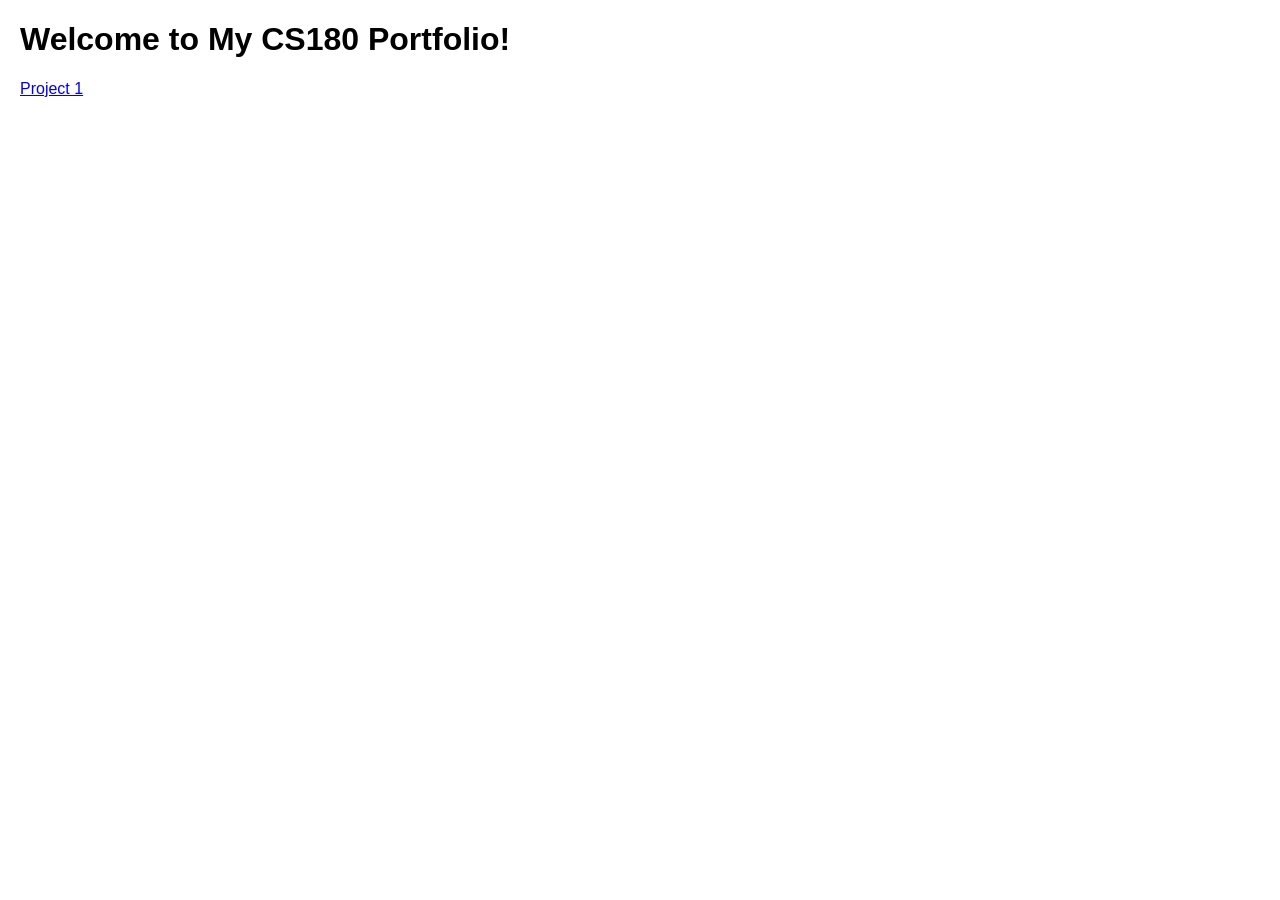
==== index.html @ 758b64a8 "Add initial HTML structure for portfolio" ====
<!DOCTYPE html>
<html>
<head>
    <title>My Portfolio</title>
    <style>
        body {
            font-family: Arial, sans-serif;
            margin: 20px;
        }
    </style>
</head>
<body>
    <h1>Welcome to My CS180 Portfolio!</h1>
    <a href="./1/index.html">Project 1</a>
</body>
</html>
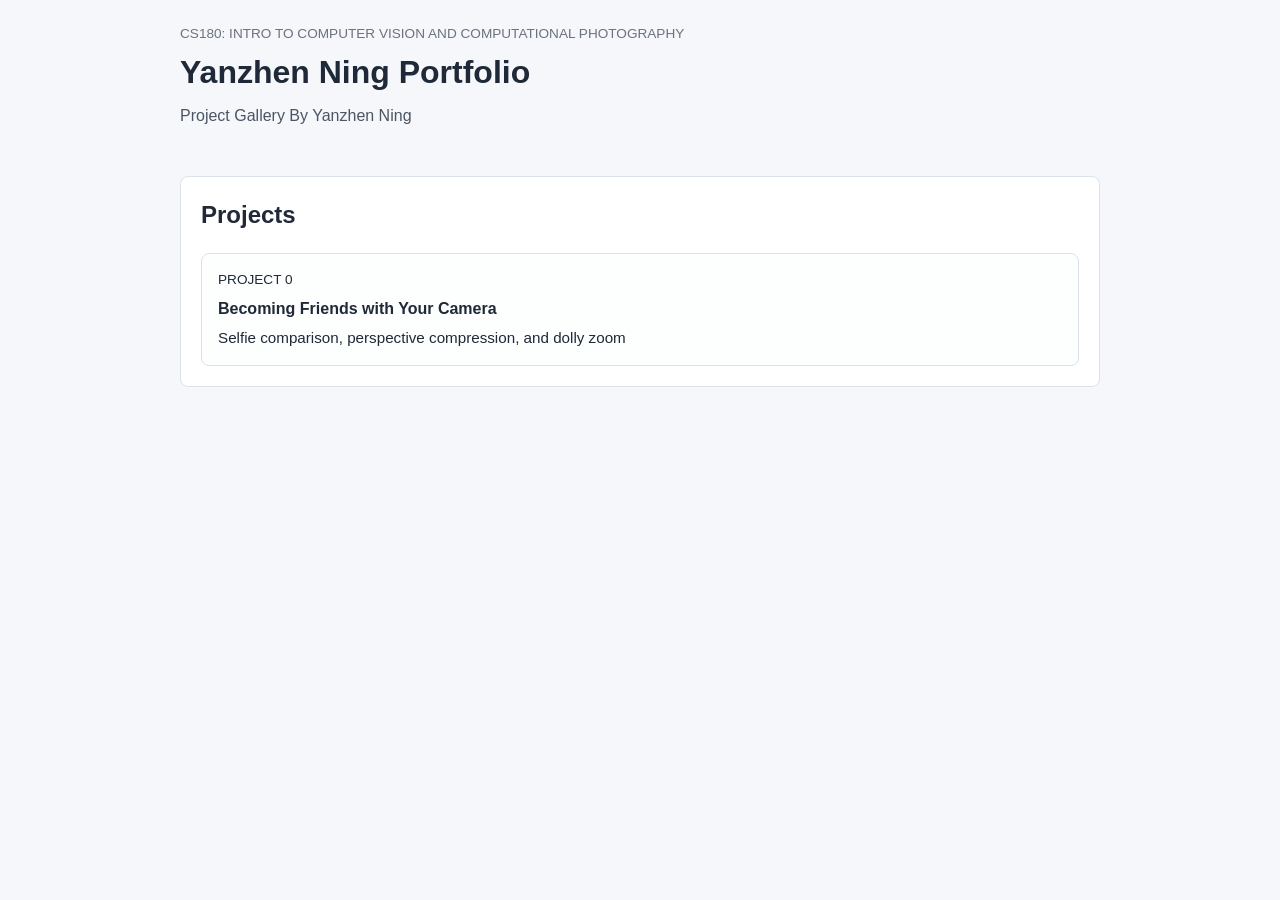
==== commit 284eee07: "Add CS180 project 0 page" ====
--- a/index.html
+++ b/index.html
@@ -1,16 +1,31 @@
 <!DOCTYPE html>
-<html>
+<html lang="en">
 <head>
-    <title>My Portfolio</title>
-    <style>
-        body {
-            font-family: Arial, sans-serif;
-            margin: 20px;
-        }
-    </style>
+  <meta charset="utf-8">
+  <meta name="viewport" content="width=device-width, initial-scale=1">
+  <title>Yanzhen Ning | CS180 Portfolio</title>
+  <link rel="stylesheet" href="./style.css">
 </head>
 <body>
-    <h1>Welcome to My CS180 Portfolio!</h1>
-    <a href="./1/index.html">Project 1</a>
+  <header class="site-header">
+    <div>
+      <p class="eyebrow">CS180: Intro to Computer Vision and Computational Photography</p>
+      <h1>Yanzhen Ning Portfolio</h1>
+      <p class="lede">Project Gallery By Yanzhen Ning</p>
+    </div>
+  </header>
+
+  <main class="page">
+    <section class="panel">
+      <h2>Projects</h2>
+      <div class="project-grid">
+        <a class="project-card active" href="./0/index.html">
+          <span class="project-label">Project 0</span>
+          <strong>Becoming Friends with Your Camera</strong>
+          <span class="project-meta">Selfie comparison, perspective compression, and dolly zoom</span>
+        </a>
+      </div>
+    </section>
+  </main>
 </body>
 </html>
--- a/style.css
+++ b/style.css
@@ -0,0 +1,165 @@
+* {
+  box-sizing: border-box;
+}
+
+body {
+  margin: 0;
+  font-family: Arial, Helvetica, sans-serif;
+  color: #1f2937;
+  background: #f5f7fb;
+  line-height: 1.5;
+}
+
+a {
+  color: inherit;
+  text-decoration: none;
+}
+
+.site-header,
+.page {
+  max-width: 960px;
+  margin: 0 auto;
+  padding: 24px 20px;
+}
+
+.site-header h1 {
+  margin: 4px 0 8px;
+  font-size: 2rem;
+}
+
+.eyebrow {
+  margin: 0;
+  font-size: 0.85rem;
+  text-transform: uppercase;
+  letter-spacing: 0;
+  color: #6b7280;
+}
+
+.lede {
+  margin: 0;
+  color: #4b5563;
+}
+
+.panel {
+  background: #ffffff;
+  border: 1px solid #dbe2ea;
+  border-radius: 8px;
+  padding: 20px;
+}
+
+.panel h2 {
+  margin-top: 0;
+}
+
+.project-grid {
+  display: grid;
+  grid-template-columns: repeat(auto-fit, minmax(220px, 1fr));
+  gap: 16px;
+}
+
+.project-card {
+  display: block;
+  padding: 16px;
+  border: 1px solid #dbe2ea;
+  border-radius: 8px;
+  background: #fdfefe;
+}
+
+.project-card strong {
+  display: block;
+  margin: 6px 0;
+}
+
+.project-card.active:hover {
+  border-color: #94a3b8;
+  background: #f8fafc;
+}
+
+.project-card.future {
+  color: #6b7280;
+}
+
+.project-label,
+.project-meta {
+  display: block;
+}
+
+.project-label {
+  font-size: 0.85rem;
+  text-transform: uppercase;
+}
+
+.project-meta {
+  font-size: 0.95rem;
+}
+
+.content-nav {
+  display: flex;
+  gap: 12px;
+  margin-bottom: 20px;
+  flex-wrap: wrap;
+}
+
+.content-nav a {
+  color: #1d4ed8;
+}
+
+.writeup-section {
+  margin-top: 20px;
+  padding-top: 20px;
+  border-top: 1px solid #e5e7eb;
+}
+
+.photo-placeholder {
+  padding: 14px;
+  border: 1px dashed #cbd5e1;
+  border-radius: 8px;
+  background: #fafafa;
+  color: #6b7280;
+}
+
+.figure-grid {
+  display: grid;
+  grid-template-columns: repeat(auto-fit, minmax(240px, 1fr));
+  gap: 18px;
+  margin: 18px 0;
+}
+
+figure {
+  margin: 0;
+}
+
+img {
+  display: block;
+  width: 100%;
+  height: auto;
+  border-radius: 8px;
+  border: 1px solid #dbe2ea;
+}
+
+figcaption {
+  margin-top: 8px;
+  color: #4b5563;
+  font-size: 0.95rem;
+}
+
+.single-figure {
+  max-width: 360px;
+  margin: 18px 0;
+}
+
+.dolly-gallery {
+  display: grid;
+  grid-template-columns: repeat(auto-fill, minmax(90px, 1fr));
+  gap: 8px;
+  margin-top: 18px;
+}
+
+.dolly-gallery img {
+  aspect-ratio: 3 / 4;
+  object-fit: cover;
+}
+
+ul {
+  padding-left: 20px;
+}
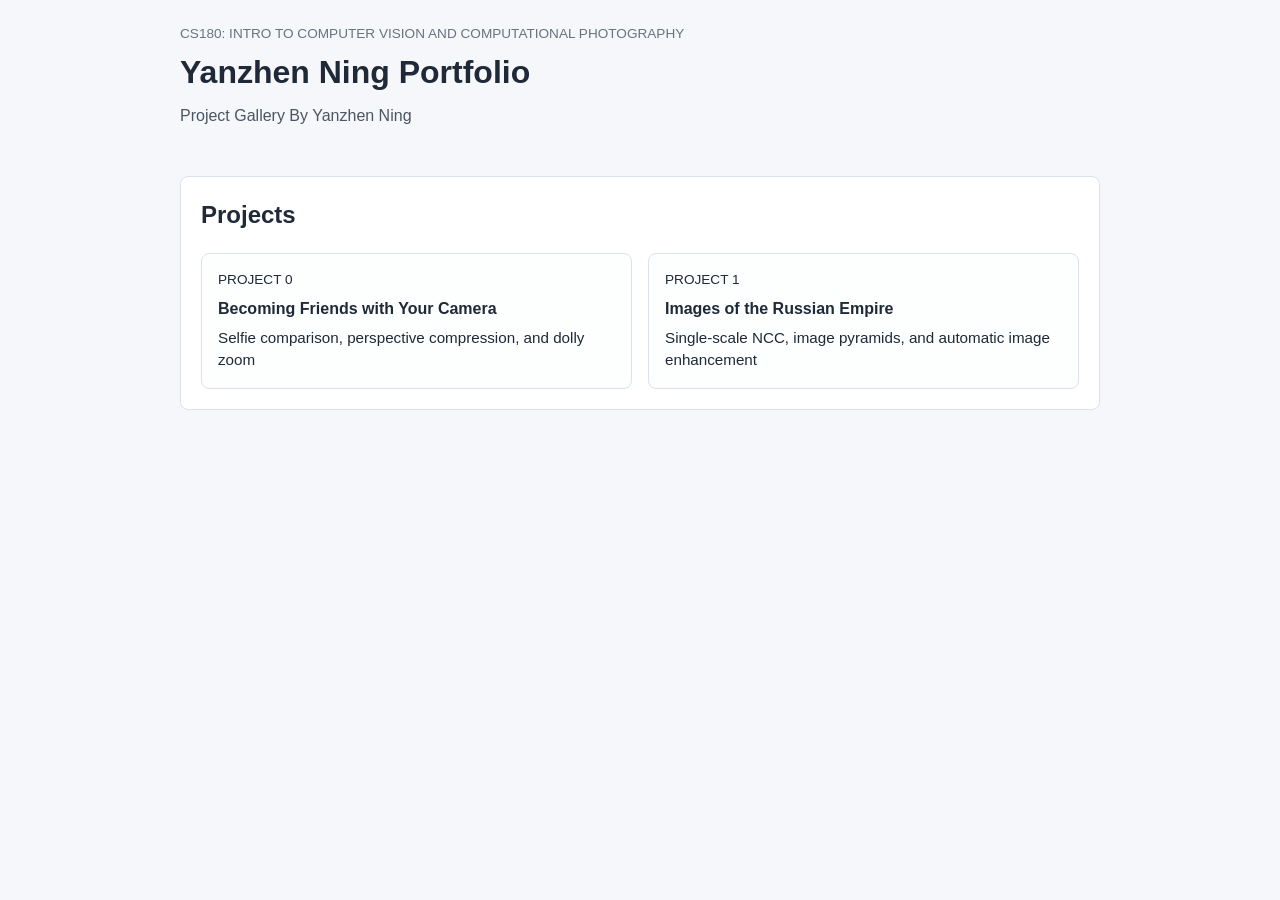
==== commit 5c656598: "Add Project 1 image alignment writeup" ====
--- a/index.html
+++ b/index.html
@@ -24,6 +24,11 @@
           <strong>Becoming Friends with Your Camera</strong>
           <span class="project-meta">Selfie comparison, perspective compression, and dolly zoom</span>
         </a>
+        <a class="project-card active" href="./1/index.html">
+          <span class="project-label">Project 1</span>
+          <strong>Images of the Russian Empire</strong>
+          <span class="project-meta">Single-scale NCC, image pyramids, and automatic image enhancement</span>
+        </a>
       </div>
     </section>
   </main>
--- a/style.css
+++ b/style.css
@@ -125,6 +125,97 @@
   margin: 18px 0;
 }
 
+.three-up {
+  grid-template-columns: repeat(auto-fit, minmax(220px, 1fr));
+}
+
+.image-slot {
+  min-height: 210px;
+  display: flex;
+  flex-direction: column;
+  align-items: center;
+  justify-content: center;
+  gap: 8px;
+  text-align: center;
+}
+
+.image-slot code {
+  overflow-wrap: anywhere;
+}
+
+.section-kicker {
+  margin: 0 0 4px;
+  color: #64748b;
+  font-size: 0.82rem;
+  font-weight: 700;
+  letter-spacing: 0.08em;
+  text-transform: uppercase;
+}
+
+.formula {
+  margin: 16px 0;
+  padding: 14px 16px;
+  overflow-x: auto;
+  border-left: 4px solid #2563eb;
+  border-radius: 4px;
+  background: #eff6ff;
+  font-family: "SFMono-Regular", Consolas, "Liberation Mono", monospace;
+  color: #1e3a8a;
+}
+
+.method-flow {
+  display: grid;
+  grid-template-columns: repeat(auto-fit, minmax(140px, 1fr));
+  gap: 10px;
+  margin: 18px 0;
+}
+
+.method-flow span {
+  position: relative;
+  padding: 12px;
+  border: 1px solid #bfdbfe;
+  border-radius: 8px;
+  background: #eff6ff;
+  text-align: center;
+  color: #1e40af;
+  font-weight: 600;
+}
+
+.table-wrap {
+  margin: 18px 0;
+  overflow-x: auto;
+}
+
+.results-table {
+  width: 100%;
+  border-collapse: collapse;
+  font-size: 0.94rem;
+}
+
+.results-table th,
+.results-table td {
+  padding: 9px 12px;
+  border-bottom: 1px solid #e2e8f0;
+  text-align: left;
+  white-space: nowrap;
+}
+
+.results-table th {
+  background: #f8fafc;
+  color: #334155;
+}
+
+.comparison-grid {
+  display: grid;
+  grid-template-columns: repeat(auto-fit, minmax(280px, 1fr));
+  gap: 18px;
+  margin: 18px 0 28px;
+}
+
+.planned-section {
+  border-style: dashed;
+}
+
 figure {
   margin: 0;
 }
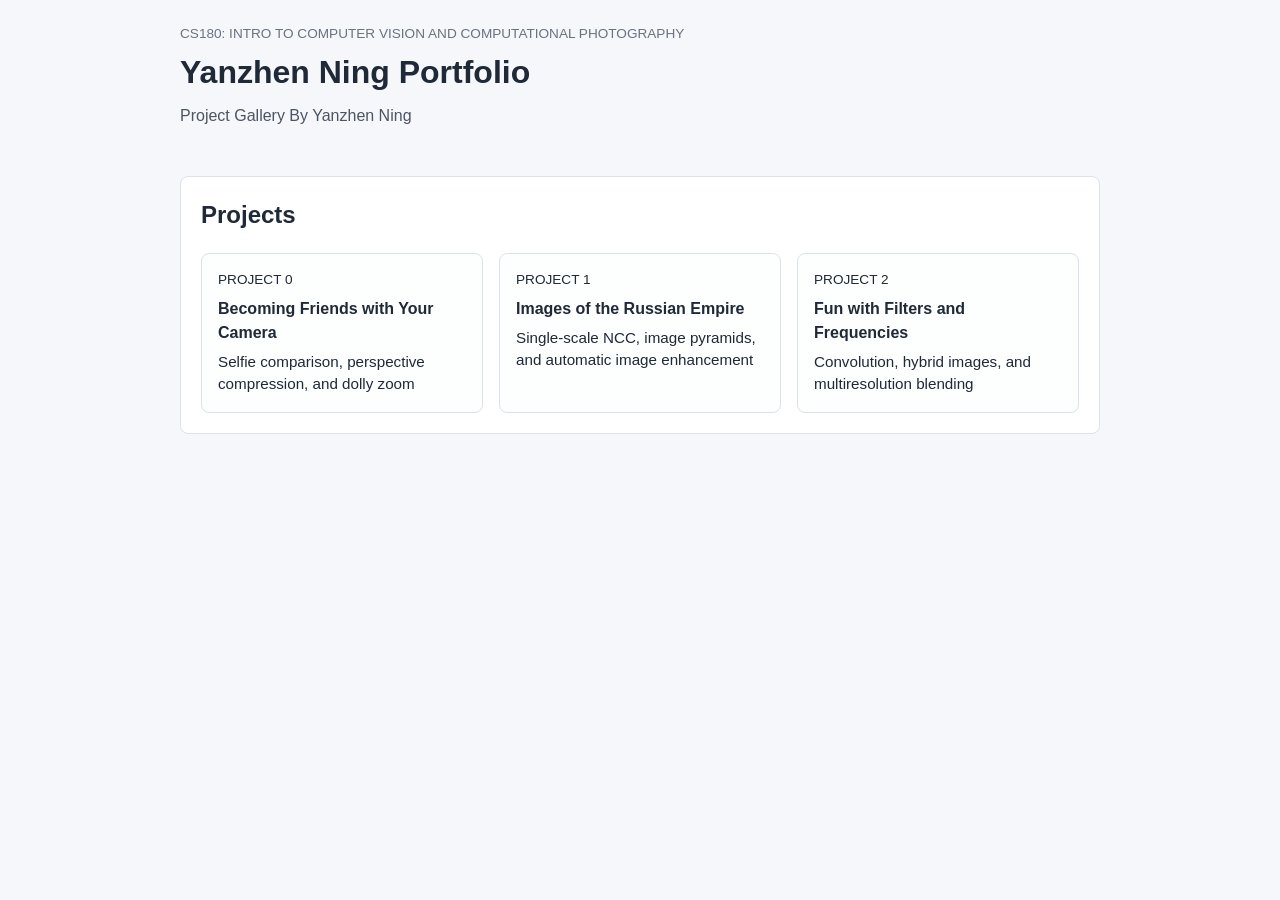
==== commit 140a6309: "Add CS180 Project 2 showcase" ====
--- a/index.html
+++ b/index.html
@@ -29,6 +29,11 @@
           <strong>Images of the Russian Empire</strong>
           <span class="project-meta">Single-scale NCC, image pyramids, and automatic image enhancement</span>
         </a>
+        <a class="project-card active" href="./2/index.html">
+          <span class="project-label">Project 2</span>
+          <strong>Fun with Filters and Frequencies</strong>
+          <span class="project-meta">Convolution, hybrid images, and multiresolution blending</span>
+        </a>
       </div>
     </section>
   </main>
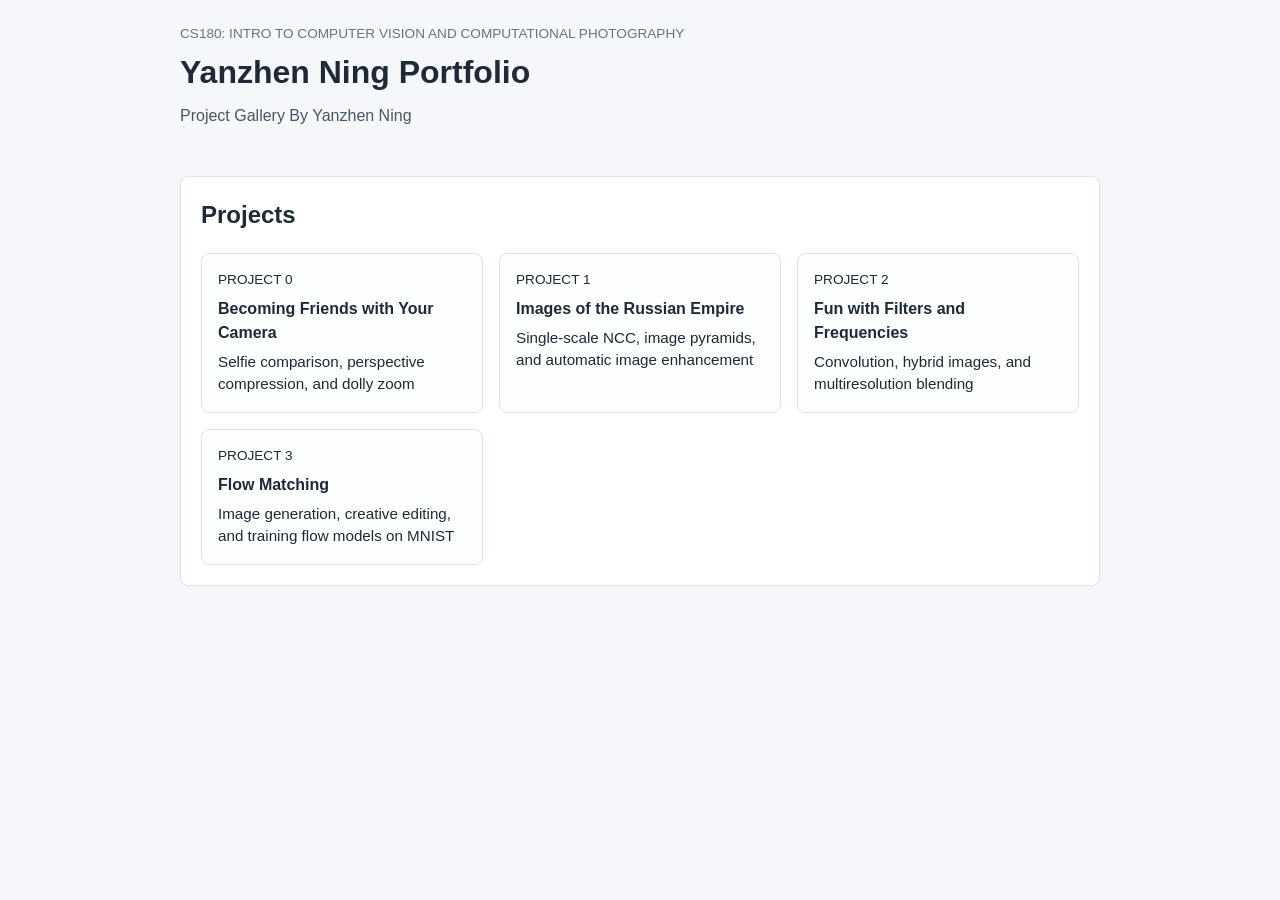
==== commit 1b153e36: "Add Project 3 flow matching results and writeup" ====
--- a/index.html
+++ b/index.html
@@ -34,6 +34,11 @@
           <strong>Fun with Filters and Frequencies</strong>
           <span class="project-meta">Convolution, hybrid images, and multiresolution blending</span>
         </a>
+        <a class="project-card active" href="./3/index.html">
+          <span class="project-label">Project 3</span>
+          <strong>Flow Matching</strong>
+          <span class="project-meta">Image generation, creative editing, and training flow models on MNIST</span>
+        </a>
       </div>
     </section>
   </main>
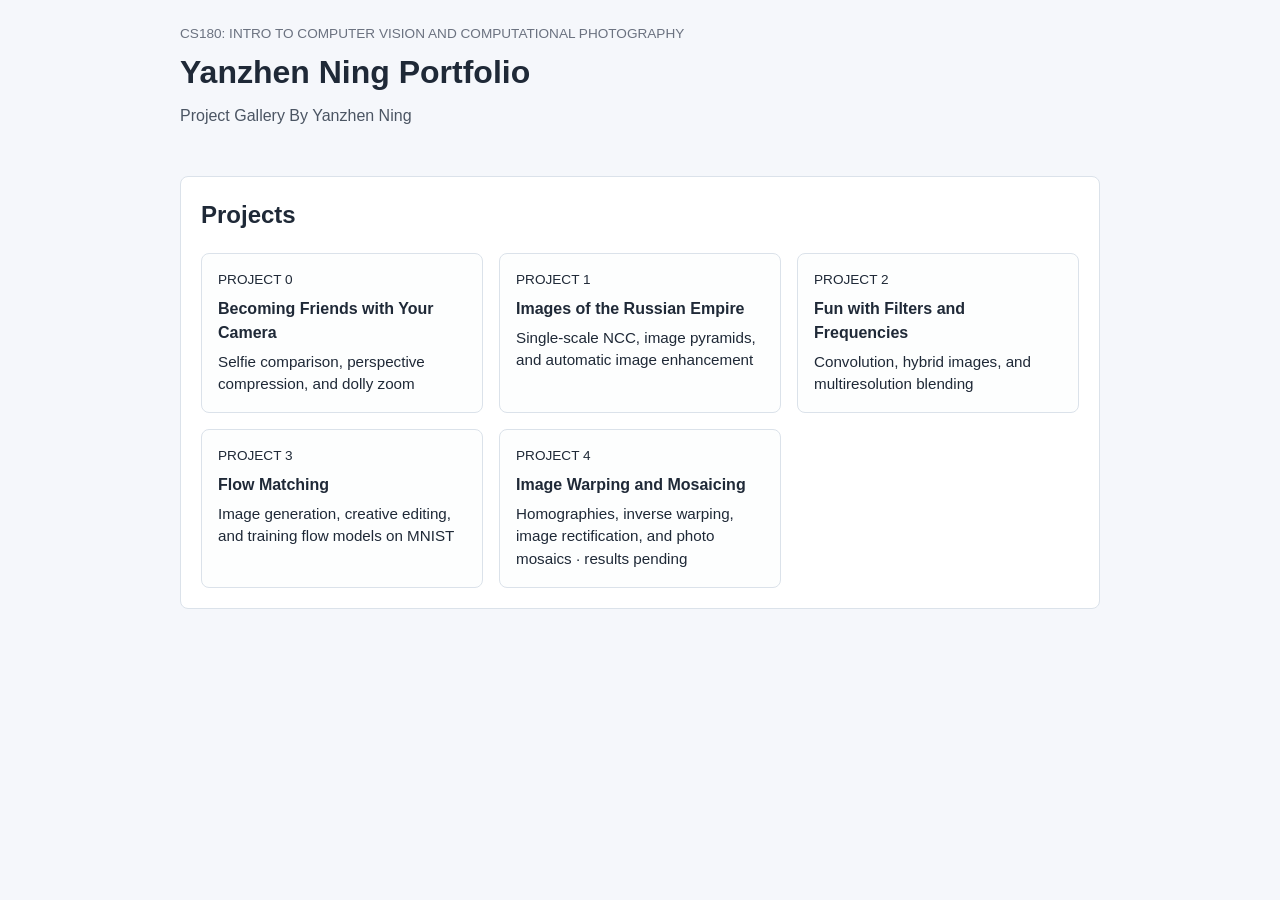
==== commit ce104130: "Add Project 4 methods page and result placeholders" ====
--- a/index.html
+++ b/index.html
@@ -39,6 +39,11 @@
           <strong>Flow Matching</strong>
           <span class="project-meta">Image generation, creative editing, and training flow models on MNIST</span>
         </a>
+        <a class="project-card active" href="./4/index.html">
+          <span class="project-label">Project 4</span>
+          <strong>Image Warping and Mosaicing</strong>
+          <span class="project-meta">Homographies, inverse warping, image rectification, and photo mosaics · results pending</span>
+        </a>
       </div>
     </section>
   </main>
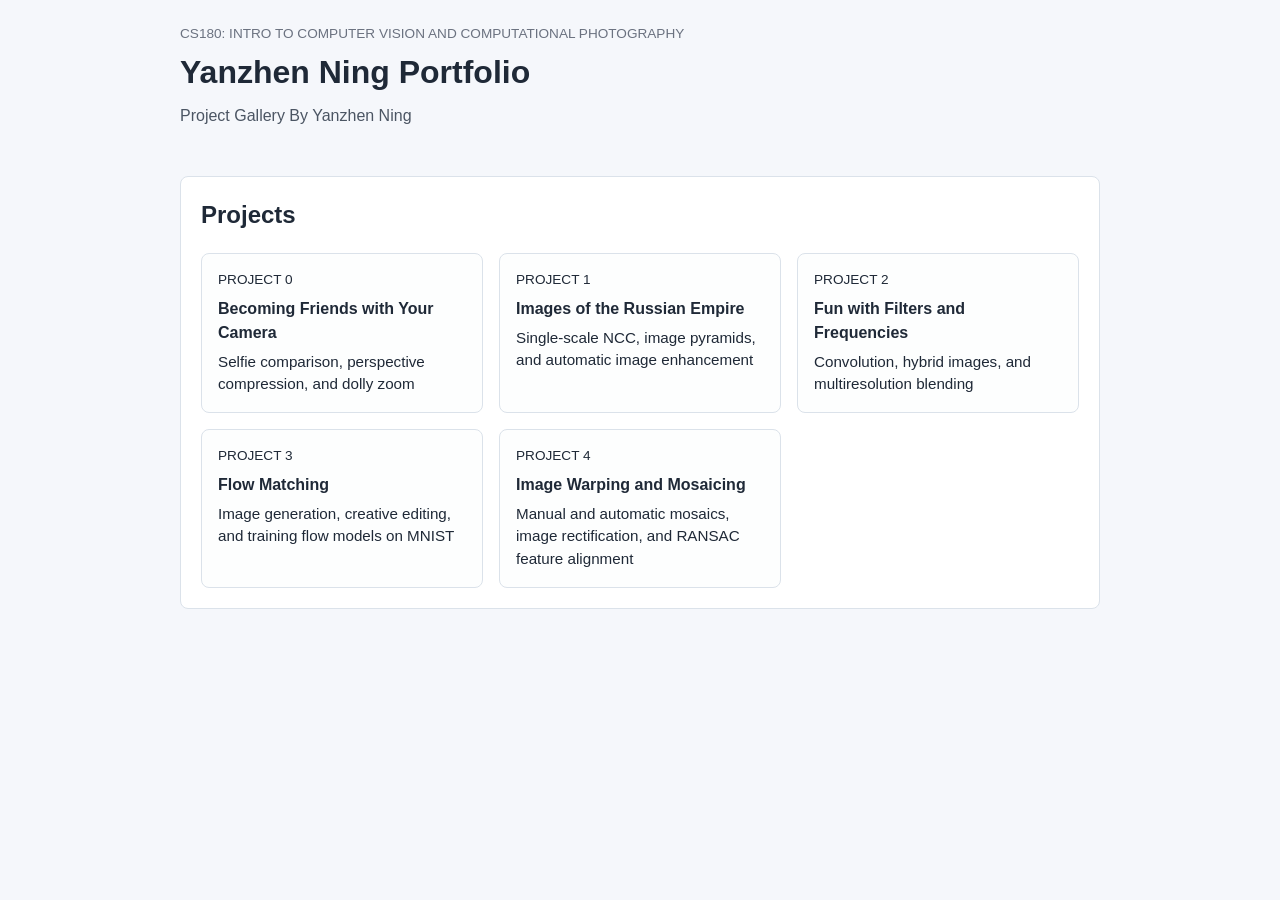
==== commit e591cca2: "Complete Project 4 Part B write-up and results" ====
--- a/index.html
+++ b/index.html
@@ -42,7 +42,7 @@
         <a class="project-card active" href="./4/index.html">
           <span class="project-label">Project 4</span>
           <strong>Image Warping and Mosaicing</strong>
-          <span class="project-meta">Homographies, inverse warping, image rectification, and photo mosaics · results pending</span>
+          <span class="project-meta">Manual and automatic mosaics, image rectification, and RANSAC feature alignment</span>
         </a>
       </div>
     </section>
